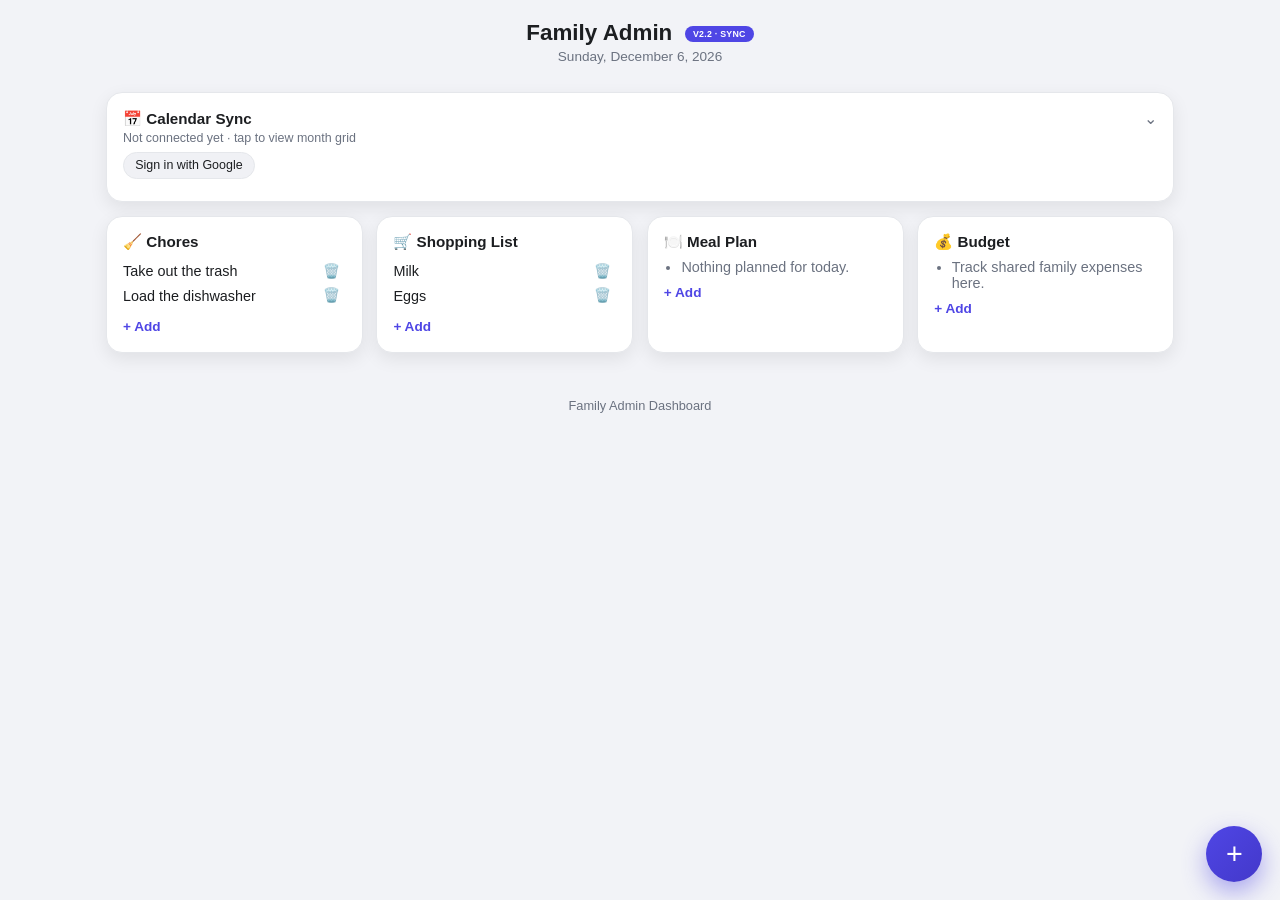
==== index.html @ 1c7f70c1 "Configure direct Google Calendar sign-in with the OAuth Client ID Turns on the sign-in-with-Google f" ====
<!DOCTYPE html>
<html lang="en">
<head>
  <meta charset="UTF-8" />
  <meta name="viewport" content="width=device-width, initial-scale=1.0, viewport-fit=cover" />
  <title>Family Admin</title>

  <link rel="manifest" href="manifest.json" />
  <meta name="theme-color" content="#6366f1" />

  <link rel="icon" href="icons/icon-192.png" type="image/png" />
  <link rel="apple-touch-icon" href="icons/icon-180.png" />
  <meta name="apple-mobile-web-app-capable" content="yes" />
  <meta name="apple-mobile-web-app-status-bar-style" content="black-translucent" />
  <meta name="apple-mobile-web-app-title" content="Family Admin" />

  <link rel="stylesheet" href="style.css?v=21" />
  <script src="https://accounts.google.com/gsi/client" async defer></script>
</head>
<body>
  <header class="app-header">
    <h1>Family Admin <span class="version-tag">v2.2 · Sync</span></h1>
    <p class="subtitle" id="today"></p>
  </header>

  <main class="dashboard-tiles">
    <section class="tile tile-wide" id="tile-calendar">
      <div class="tile-heading">
        <button type="button" class="tile-collapse-toggle" id="calendar-toggle" aria-expanded="false" aria-controls="calendar-body">
          <h2>📅 Calendar Sync</h2>
          <span class="tile-collapse-chevron" aria-hidden="true">⌄</span>
        </button>
        <p class="sync-meta" id="calendar-sync-meta">Not connected yet.</p>
        <div class="google-auth-row">
          <button type="button" class="google-auth-btn hidden" id="google-sign-in">Sign in with Google</button>
          <button type="button" class="google-auth-btn hidden" id="google-sign-out">Sign out of Google</button>
        </div>
      </div>

      <div class="calendar-body" id="calendar-body">
        <div class="calendar-header" id="calendar-header">
          <button type="button" class="calendar-nav-btn" id="cal-prev" aria-label="Previous month">‹</button>
          <span id="calendar-month-label"></span>
          <button type="button" class="calendar-nav-btn" id="cal-next" aria-label="Next month">›</button>
        </div>

        <div class="calendar-weekdays" id="calendar-weekdays">
          <div>Sun</div><div>Mon</div><div>Tue</div><div>Wed</div><div>Thu</div><div>Fri</div><div>Sat</div>
        </div>
        <div class="calendar-grid" id="calendar-grid"></div>
        <div class="calendar-day-view hidden" id="calendar-day-view"></div>

        <div class="calendar-unscheduled" id="calendar-unscheduled"></div>
      </div>
    </section>

    <section class="tile" id="tile-chores">
      <h2>🧹 Chores</h2>
      <ul class="tile-list" id="chores-list"></ul>
      <button type="button" class="inline-add-toggle" id="chore-add-toggle">+ Add</button>
      <form class="inline-add-form hidden" id="chore-add-form">
        <input type="text" id="chore-add-input" placeholder="New chore" required />
        <button type="submit" class="btn-icon" aria-label="Save chore">✓</button>
      </form>
    </section>

    <section class="tile" id="tile-shopping">
      <h2>🛒 Shopping List</h2>
      <ul class="tile-list" id="shopping-list"></ul>
      <button type="button" class="inline-add-toggle" id="shopping-add-toggle">+ Add</button>
      <form class="inline-add-form hidden" id="shopping-add-form">
        <input type="text" id="shopping-add-input" placeholder="New item" required />
        <button type="submit" class="btn-icon" aria-label="Save item">✓</button>
      </form>
    </section>

    <section class="tile" id="tile-meals">
      <h2>🍽️ Meal Plan</h2>
      <ul class="tile-list" id="meal-list"></ul>
      <button type="button" class="inline-add-toggle" id="meal-add-toggle">+ Add</button>
      <form class="inline-add-form hidden" id="meal-add-form">
        <input type="text" id="meal-add-input" placeholder="e.g. Tue: Tacos" required />
        <button type="submit" class="btn-icon" aria-label="Save meal">✓</button>
      </form>
    </section>

    <section class="tile" id="tile-budget">
      <h2>💰 Budget</h2>
      <ul class="tile-list" id="budget-list"></ul>
      <button type="button" class="inline-add-toggle" id="budget-add-toggle">+ Add</button>
      <form class="inline-add-form hidden" id="budget-add-form">
        <input type="text" id="budget-add-input" placeholder="e.g. Groceries: $120" required />
        <button type="submit" class="btn-icon" aria-label="Save budget item">✓</button>
      </form>
    </section>
  </main>

  <footer class="app-footer">
    <p>Family Admin Dashboard</p>
  </footer>

  <button type="button" class="fab" id="fab-add" aria-label="Add calendar event">+</button>

  <div class="sheet-overlay" id="sheet-overlay">
    <div class="sheet" role="dialog" aria-modal="true" aria-labelledby="sheet-form-title">
      <div class="sheet-handle"></div>

      <form id="sheet-form-event">
        <h2 id="sheet-form-title">📅 Add Calendar Event</h2>
        <label class="form-row">
          Title
          <input type="text" id="sheet-event-title" required />
        </label>
        <div class="form-row-split">
          <label class="form-row">
            Date
            <input type="date" id="sheet-event-date" />
          </label>
          <label class="form-row">
            Time
            <input type="time" id="sheet-event-time" />
          </label>
        </div>
        <label class="form-row">
          Notes (optional)
          <input type="text" id="sheet-event-notes" placeholder="Optional details" />
        </label>
        <div class="sheet-actions">
          <button type="button" class="btn-ghost" id="sheet-cancel">Cancel</button>
          <button type="submit" class="btn-primary" id="sheet-event-submit">Add Event</button>
        </div>
        <p class="sheet-status" id="sheet-event-status" aria-live="polite"></p>
      </form>
    </div>
  </div>

  <script src="script.js?v=21"></script>
</body>
</html>
---- style.css ----
:root {
  --bg: #0b0d12;
  --tile-bg: #161922;
  --tile-bg-alt: #1e2230;
  --text: #f4f5f7;
  --muted: #8b92a3;
  --accent: #6366f1;
  --accent-text: #ffffff;
  --border: #262b38;
  --danger: #ef4444;
  --shadow: 0 10px 28px rgba(0, 0, 0, 0.4);
}

@media (prefers-color-scheme: light) {
  :root {
    --bg: #f2f3f7;
    --tile-bg: #ffffff;
    --tile-bg-alt: #f0f1f5;
    --text: #1c1e21;
    --muted: #6b7280;
    --accent: #4f46e5;
    --accent-text: #ffffff;
    --border: #e5e7eb;
    --danger: #dc2626;
    --shadow: 0 6px 18px rgba(0, 0, 0, 0.08);
  }
}

* {
  box-sizing: border-box;
}

body {
  margin: 0;
  overflow-x: hidden; /* safety net: never let stray wide content force page-level horizontal scroll */
  font-family: -apple-system, BlinkMacSystemFont, "Segoe UI", Roboto, sans-serif;
  background: var(--bg);
  color: var(--text);
}

.hidden {
  display: none !important;
}

.app-header {
  padding: 1.25rem 1rem 0.75rem;
  text-align: center;
}

.app-header h1 {
  margin: 0;
  font-size: 1.4rem;
  color: var(--text);
}

.version-tag {
  display: inline-block;
  vertical-align: middle;
  font-size: 0.55rem;
  font-weight: 600;
  text-transform: uppercase;
  letter-spacing: 0.03em;
  background: var(--accent);
  color: var(--accent-text);
  border-radius: 999px;
  padding: 0.2rem 0.5rem;
  margin-left: 0.4rem;
}

.subtitle {
  margin: 0.2rem 0 0;
  color: var(--muted);
  font-size: 0.85rem;
}

/* ---------- Tile grid ---------- */

.dashboard-tiles {
  display: grid;
  grid-template-columns: repeat(2, 1fr);
  gap: 0.6rem;
  padding: 0.75rem;
  padding-bottom: 6rem; /* room so the FAB never covers content */
  max-width: 1100px;
  margin: 0 auto;
}

.tile {
  min-width: 0; /* let this grid item shrink instead of forcing the page to scroll horizontally */
  background: var(--tile-bg);
  border: 1px solid var(--border);
  border-radius: 16px;
  padding: 0.75rem;
  box-shadow: var(--shadow);
}

.tile-wide {
  grid-column: 1 / -1;
}

.tile h2 {
  margin: 0 0 0.5rem;
  font-size: 0.95rem;
}

.tile-heading {
  margin-bottom: 0.4rem;
}

.tile-collapse-toggle {
  display: flex;
  align-items: center;
  justify-content: space-between;
  width: 100%;
  background: none;
  border: none;
  color: inherit;
  padding: 0;
  cursor: pointer;
  text-align: left;
}

.tile-collapse-toggle h2 {
  margin: 0;
}

.tile-collapse-chevron {
  color: var(--muted);
  font-size: 1rem;
  transition: transform 0.25s ease;
}

.tile-collapse-toggle[aria-expanded="true"] .tile-collapse-chevron {
  transform: rotate(180deg);
}

.tile-list {
  margin: 0;
  padding-left: 1.1rem;
  font-size: 0.9rem;
}

.tile-list-row {
  display: flex;
  align-items: center;
  justify-content: space-between;
  gap: 0.4rem;
  list-style: none;
  margin-left: -1.1rem;
  padding: 0.15rem 0;
}

.tile-empty {
  margin: 0;
  color: var(--muted);
  font-size: 0.85rem;
}

.muted {
  color: var(--muted);
}

/* ---------- Inline "+ Add Chore" ---------- */

.inline-add-toggle {
  display: inline-block;
  margin-top: 0.5rem;
  background: none;
  border: none;
  color: var(--accent);
  font-size: 0.85rem;
  font-weight: 600;
  cursor: pointer;
  padding: 0.15rem 0;
}

.inline-add-form {
  display: flex;
  gap: 0.4rem;
  margin-top: 0.5rem;
}

.inline-add-form input {
  flex: 1;
  min-width: 0;
  font: inherit;
  font-size: 16px;
  padding: 0.4rem 0.55rem;
  border: 1px solid var(--border);
  border-radius: 8px;
  background: var(--tile-bg-alt);
  color: var(--text);
}

.btn-icon {
  flex-shrink: 0;
  background: var(--accent);
  color: var(--accent-text);
  border: none;
  border-radius: 8px;
  width: 2.1rem;
  font-size: 1rem;
  cursor: pointer;
}

/* ---------- Delete button + local badge (shared) ---------- */

.delete-btn {
  flex-shrink: 0;
  background: none;
  border: none;
  cursor: pointer;
  font-size: 0.85rem;
  line-height: 1;
  padding: 0.2rem 0.35rem;
  border-radius: 6px;
}

.delete-btn:hover,
.delete-btn:focus-visible {
  background: var(--border);
}

.badge-local {
  background: var(--muted);
  color: var(--accent-text);
  border-radius: 999px;
  padding: 0.05rem 0.5rem;
  font-size: 0.6rem;
  text-transform: uppercase;
}

.entry-row {
  display: flex;
  align-items: center;
  justify-content: space-between;
  gap: 0.5rem;
  padding: 0.3rem 0;
  font-size: 0.85rem;
}

.entry-row-content {
  display: flex;
  align-items: center;
  gap: 0.4rem;
  min-width: 0;
}

/* ---------- Calendar tile ---------- */

.sync-meta {
  margin: 0.2rem 0 0;
  color: var(--muted);
  font-size: 0.78rem;
}

.google-auth-row {
  margin-top: 0.4rem;
}

.google-auth-btn {
  background: var(--tile-bg-alt);
  border: 1px solid var(--border);
  color: var(--text);
  font-size: 0.78rem;
  padding: 0.35rem 0.7rem;
  border-radius: 999px;
  cursor: pointer;
}

.calendar-body {
  overflow: hidden;
  max-height: 0;
  transition: max-height 0.3s ease;
}

.calendar-header {
  display: flex;
  align-items: center;
  justify-content: center;
  gap: 1rem;
  margin: 0.4rem 0 0.5rem;
  font-weight: 600;
  font-size: 0.9rem;
}

.calendar-nav-btn {
  background: none;
  border: none;
  color: var(--accent);
  font-size: 1.2rem;
  line-height: 1;
  cursor: pointer;
  padding: 0.1rem 0.5rem;
  border-radius: 6px;
}

.calendar-nav-btn:hover,
.calendar-nav-btn:focus-visible {
  background: var(--border);
}

.calendar-weekdays,
.calendar-grid {
  display: grid;
  grid-template-columns: repeat(7, 1fr);
  gap: 3px;
}

.calendar-weekdays {
  margin-bottom: 0.25rem;
}

.calendar-weekdays div {
  text-align: center;
  font-size: 0.62rem;
  font-weight: 600;
  color: var(--muted);
  text-transform: uppercase;
}

.calendar-day {
  min-width: 0; /* let this column shrink instead of expanding to fit a long title */
  background: var(--tile-bg-alt);
  border: 1px solid var(--border);
  border-radius: 6px;
  min-height: 40px;
  padding: 2px;
  display: flex;
  flex-direction: column;
  align-items: center;
  justify-content: center;
  gap: 2px;
  font: inherit;
  color: inherit;
  cursor: default;
}

.calendar-day:disabled {
  opacity: 1;
}

.calendar-day.has-events {
  cursor: pointer;
}

.calendar-day.has-events:hover,
.calendar-day.has-events:focus-visible {
  border-color: var(--accent);
}

.calendar-day-outside {
  background: none;
  border-color: transparent;
}

.calendar-day.is-today {
  border-color: var(--accent);
  border-width: 2px;
}

.calendar-day-number {
  font-size: 0.75rem;
  font-weight: 600;
  color: var(--muted);
}

.calendar-day.is-today .calendar-day-number {
  color: var(--accent);
}

.calendar-day-count {
  background: var(--accent);
  color: var(--accent-text);
  border-radius: 999px;
  font-size: 0.62rem;
  font-weight: 700;
  min-width: 1.1rem;
  height: 1.1rem;
  display: flex;
  align-items: center;
  justify-content: center;
  padding: 0 0.25rem;
}

/* ---------- Calendar day view (zoomed-in single day) ---------- */

.day-view-header {
  display: flex;
  align-items: center;
  gap: 0.4rem;
  margin-bottom: 0.5rem;
  font-weight: 600;
}

.day-view-row {
  padding: 0.6rem 0;
  border-bottom: 1px solid var(--border);
}

.day-view-row:last-child {
  border-bottom: none;
}

.day-view-row-main {
  display: flex;
  align-items: center;
  justify-content: space-between;
  gap: 0.5rem;
}

.day-view-row-meta {
  margin-top: 0.15rem;
  font-size: 0.8rem;
  color: var(--muted);
}

.day-view-row-notes {
  margin-top: 0.2rem;
  font-size: 0.8rem;
  color: var(--muted);
  font-style: italic;
}

.calendar-unscheduled {
  margin-top: 0.6rem;
  border-top: 1px solid var(--border);
  padding-top: 0.4rem;
}

.calendar-unscheduled:empty {
  display: none;
}

.unscheduled-label {
  margin: 0 0 0.2rem;
  font-size: 0.75rem;
  color: var(--muted);
}

/* ---------- Floating Action Button ---------- */

.fab {
  position: fixed;
  right: 1.1rem;
  bottom: calc(1.1rem + env(safe-area-inset-bottom));
  width: 56px;
  height: 56px;
  border-radius: 50%;
  border: none;
  background: linear-gradient(135deg, var(--accent), #4338ca);
  color: var(--accent-text);
  font-size: 1.8rem;
  line-height: 1;
  cursor: pointer;
  box-shadow: 0 10px 24px rgba(79, 70, 229, 0.45);
  z-index: 40;
  transition: transform 0.15s ease;
}

.fab:active {
  transform: scale(0.92);
}

/* ---------- Bottom sheet ---------- */

.sheet-overlay {
  position: fixed;
  inset: 0;
  background: rgba(0, 0, 0, 0.55);
  display: flex;
  align-items: flex-end;
  justify-content: center;
  z-index: 50;
  opacity: 0;
  pointer-events: none;
  transition: opacity 0.2s ease;
}

.sheet-overlay.open {
  opacity: 1;
  pointer-events: auto;
}

.sheet {
  width: 100%;
  max-width: 480px;
  background: var(--tile-bg);
  border-radius: 20px 20px 0 0;
  padding: 0.5rem 1.25rem calc(1.5rem + env(safe-area-inset-bottom));
  transform: translateY(100%);
  transition: transform 0.25s ease;
  box-shadow: var(--shadow);
}

.sheet-overlay.open .sheet {
  transform: translateY(0);
}

.sheet-handle {
  width: 36px;
  height: 4px;
  border-radius: 999px;
  background: var(--border);
  margin: 0.5rem auto 0.75rem;
}

#sheet-form-event h2 {
  margin: 0 0 0.75rem;
  font-size: 1.05rem;
}

#sheet-form-event {
  display: flex;
  flex-direction: column;
  gap: 0.75rem;
}

.form-row {
  display: flex;
  flex-direction: column;
  gap: 0.3rem;
  font-size: 0.85rem;
  color: var(--muted);
}

.form-row-split {
  display: flex;
  flex-direction: row;
  gap: 0.75rem;
}

.form-row-split > .form-row {
  flex: 1;
}

.sheet-form input {
  font: inherit;
  font-size: 16px;
  padding: 0.55rem 0.65rem;
  border: 1px solid var(--border);
  border-radius: 8px;
  background: var(--tile-bg-alt);
  color: var(--text);
}

.sheet-actions {
  display: flex;
  justify-content: flex-end;
  gap: 0.6rem;
  margin-top: 0.25rem;
}

.btn-primary {
  background: var(--accent);
  color: var(--accent-text);
  border: none;
  border-radius: 8px;
  padding: 0.6rem 1.25rem;
  font-size: 0.95rem;
  cursor: pointer;
}

.btn-primary:active {
  opacity: 0.85;
}

.btn-primary:disabled {
  opacity: 0.6;
  cursor: not-allowed;
}

.btn-ghost {
  background: none;
  border: none;
  color: var(--muted);
  font-size: 0.95rem;
  padding: 0.6rem 0.5rem;
  cursor: pointer;
}

.sheet-status {
  margin: 0.5rem 0 0;
  font-size: 0.8rem;
  color: var(--muted);
  min-height: 1.1em;
}

.toast {
  position: fixed;
  left: 50%;
  bottom: calc(5.5rem + env(safe-area-inset-bottom));
  transform: translateX(-50%) translateY(10px);
  background: var(--tile-bg-alt);
  color: var(--text);
  border: 1px solid var(--border);
  padding: 0.55rem 1.1rem;
  border-radius: 999px;
  font-size: 0.85rem;
  box-shadow: var(--shadow);
  opacity: 0;
  pointer-events: none;
  transition: opacity 0.2s ease, transform 0.2s ease;
  z-index: 60;
  max-width: calc(100% - 2rem);
  text-align: center;
}

.toast.show {
  opacity: 1;
  transform: translateX(-50%) translateY(0);
}

.app-footer {
  text-align: center;
  padding: 1rem 1rem 1.5rem;
  color: var(--muted);
  font-size: 0.8rem;
}

/* Tablet and up: roomier tiles */
@media (min-width: 640px) {
  .dashboard-tiles {
    grid-template-columns: repeat(3, 1fr);
    gap: 0.85rem;
    padding: 1rem;
  }

  .tile {
    padding: 1rem;
  }

  .calendar-day {
    min-height: 56px;
    padding: 5px;
  }
}

/* Desktop */
@media (min-width: 960px) {
  .dashboard-tiles {
    grid-template-columns: repeat(4, 1fr);
  }
}
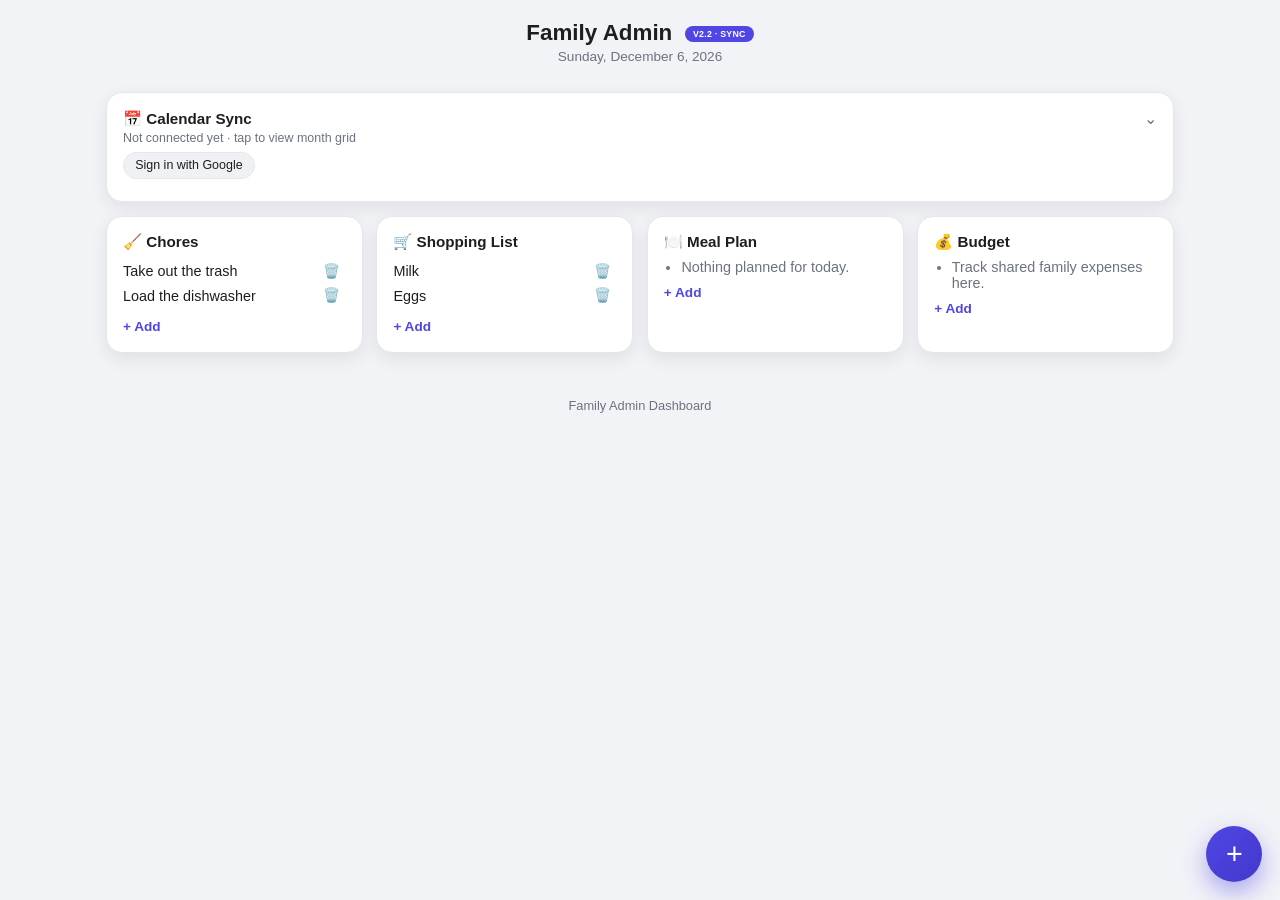
==== commit 04286202: "Follow pagination when loading events from the Google Calendar API Only the first page (250 results)" ====
--- a/index.html
+++ b/index.html
@@ -14,7 +14,7 @@
   <meta name="apple-mobile-web-app-status-bar-style" content="black-translucent" />
   <meta name="apple-mobile-web-app-title" content="Family Admin" />
 
-  <link rel="stylesheet" href="style.css?v=21" />
+  <link rel="stylesheet" href="style.css?v=23" />
   <script src="https://accounts.google.com/gsi/client" async defer></script>
 </head>
 <body>
@@ -134,6 +134,6 @@
     </div>
   </div>
 
-  <script src="script.js?v=21"></script>
+  <script src="script.js?v=23"></script>
 </body>
 </html>
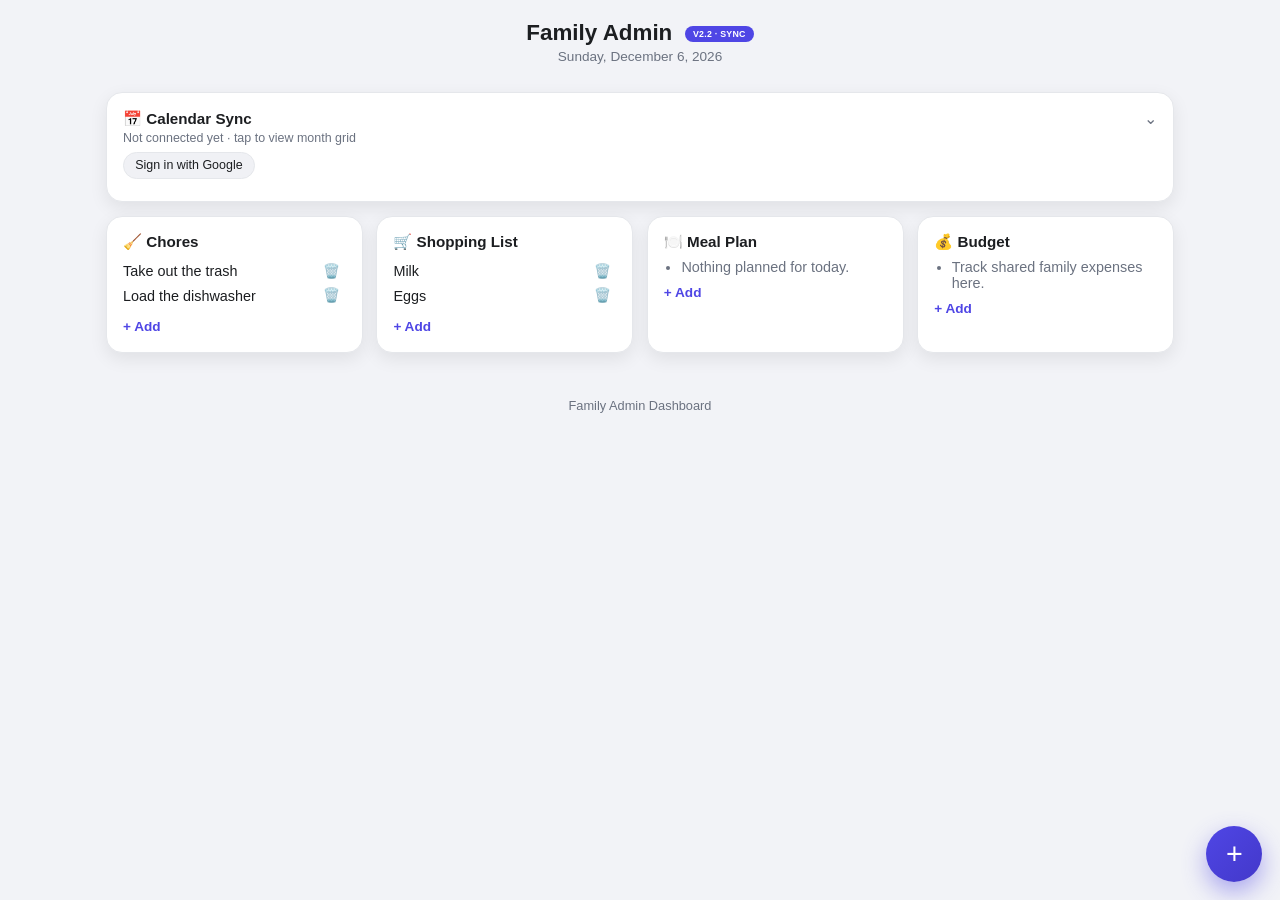
==== commit 16eef586: "Don't wipe the calendar on a transient Google sync failure Any failed refresh — a network blip, a ra" ====
--- a/index.html
+++ b/index.html
@@ -14,7 +14,7 @@
   <meta name="apple-mobile-web-app-status-bar-style" content="black-translucent" />
   <meta name="apple-mobile-web-app-title" content="Family Admin" />
 
-  <link rel="stylesheet" href="style.css?v=23" />
+  <link rel="stylesheet" href="style.css?v=24" />
   <script src="https://accounts.google.com/gsi/client" async defer></script>
 </head>
 <body>
@@ -134,6 +134,6 @@
     </div>
   </div>
 
-  <script src="script.js?v=23"></script>
+  <script src="script.js?v=24"></script>
 </body>
 </html>
